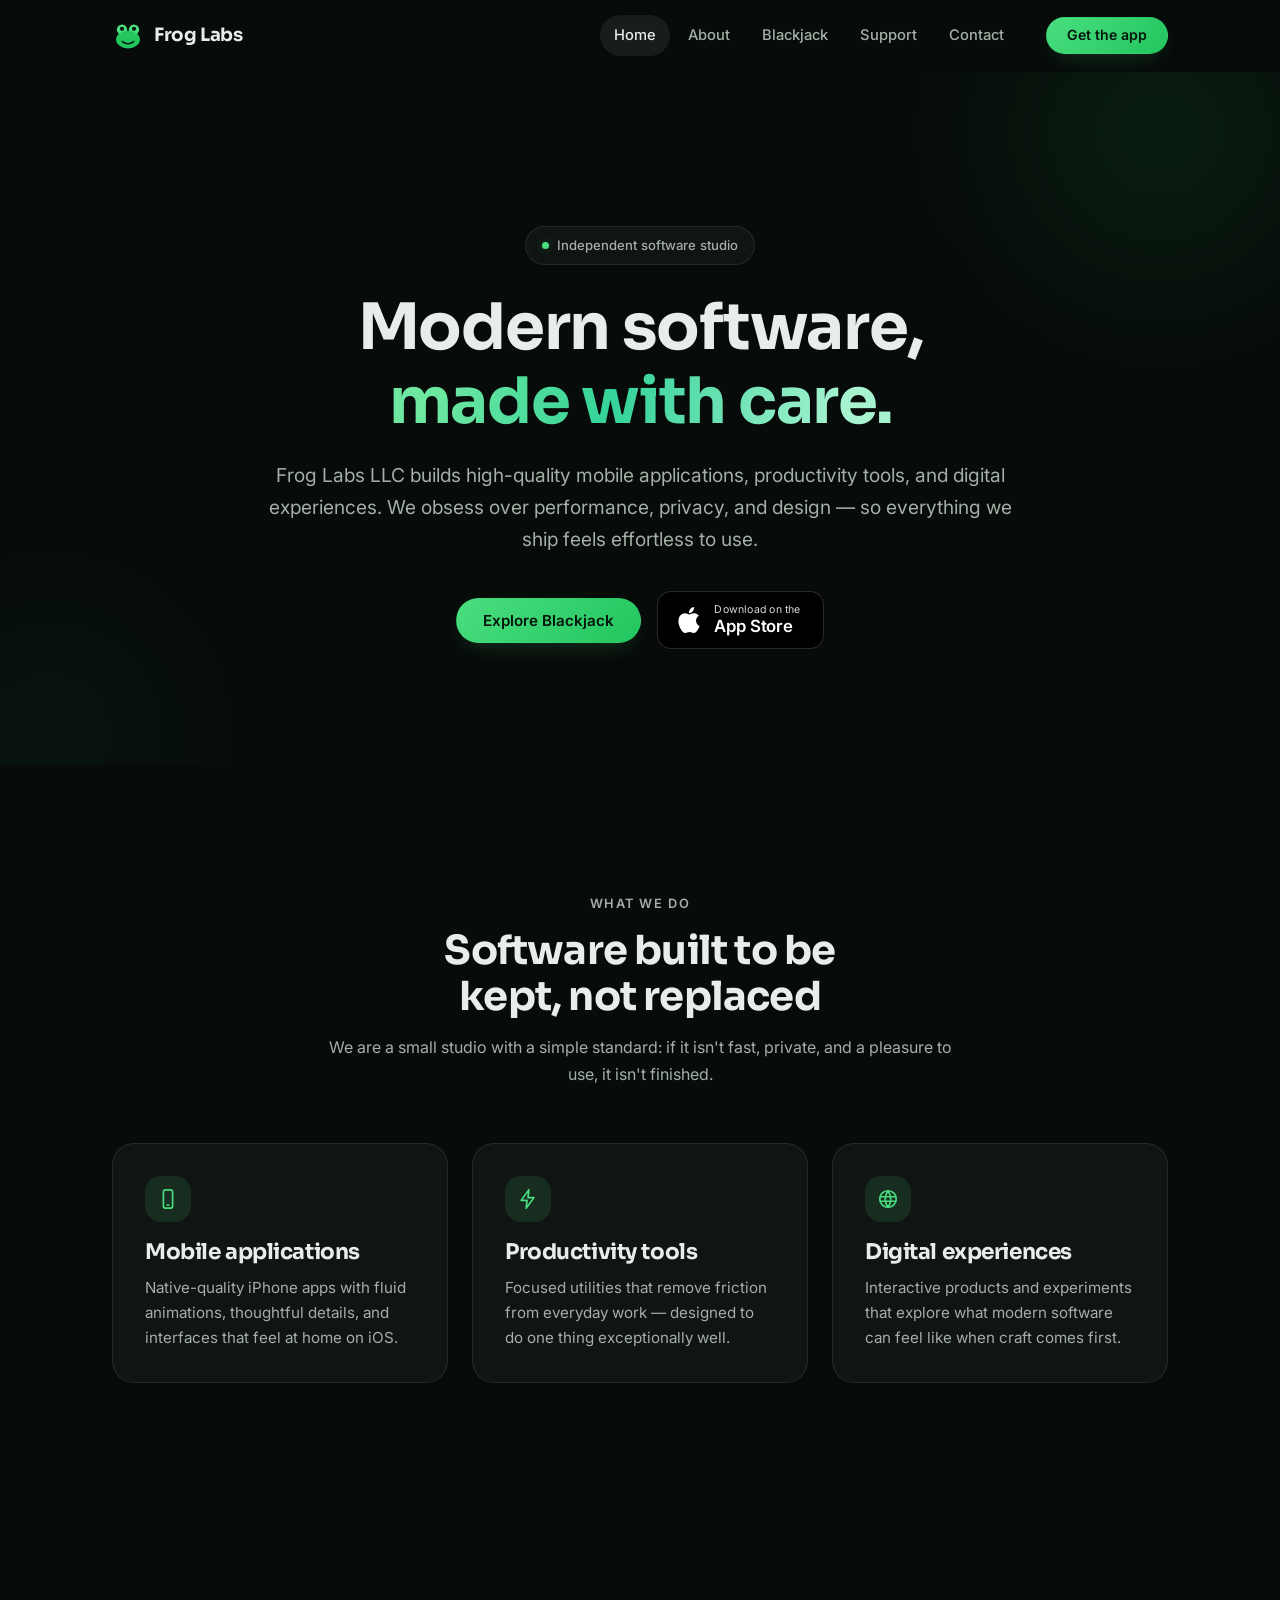
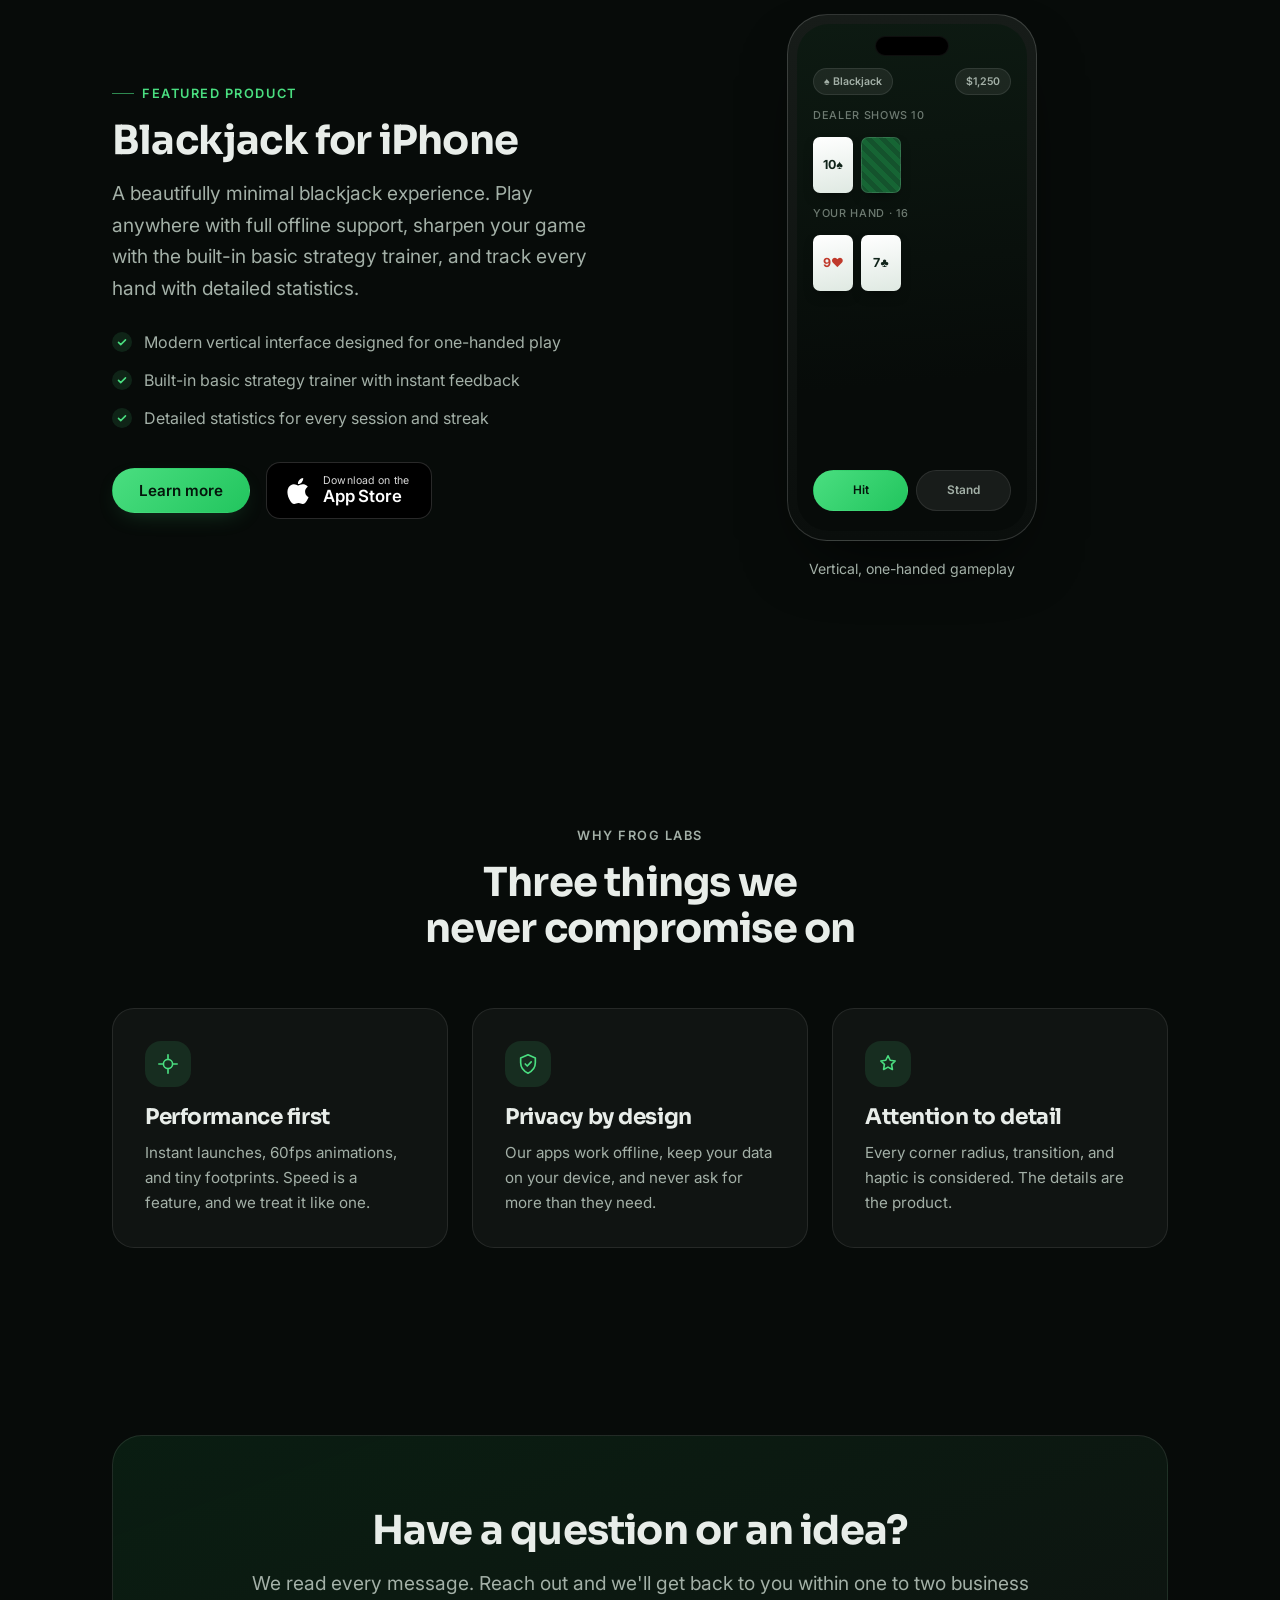
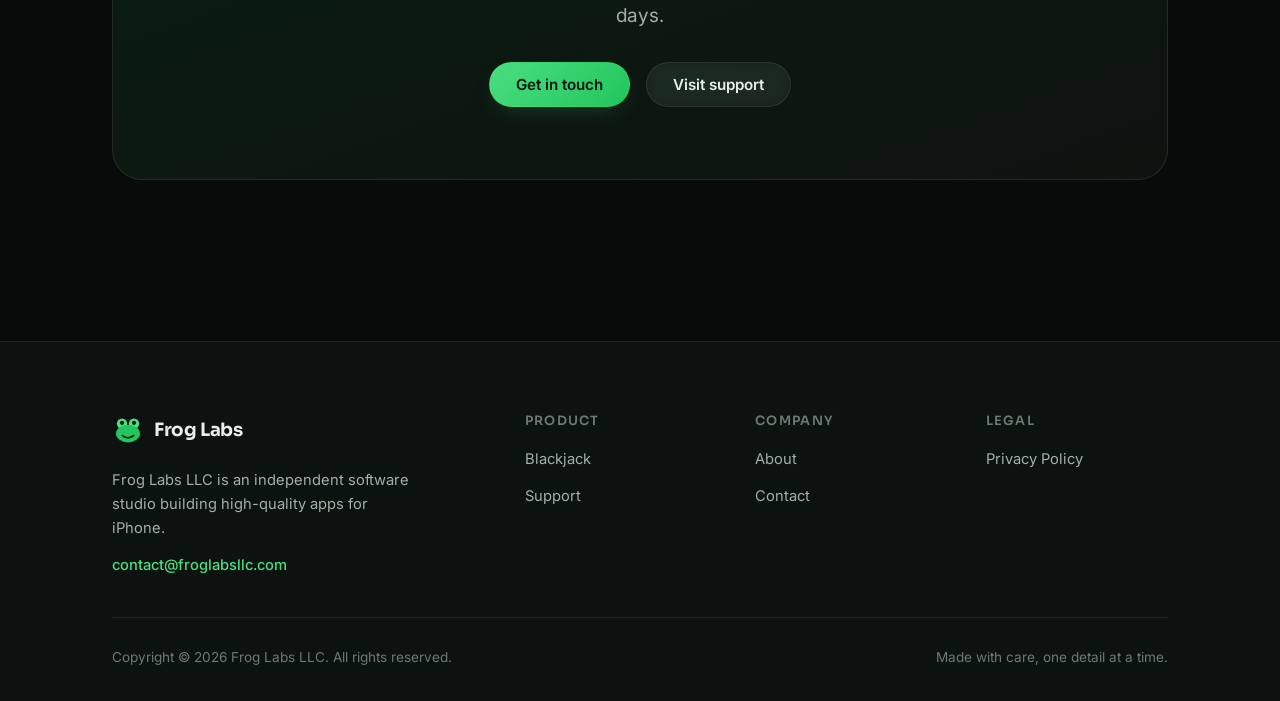
==== index.html @ 93ffed94 "Frog Labs LLC company website — initial static site Six-page static site (Home, About, Blackjack, Pr" ====
<!DOCTYPE html>
<html lang="en">
<head>
  <meta charset="UTF-8">
  <meta name="viewport" content="width=device-width, initial-scale=1">

  <!-- Primary SEO -->
  <title>Frog Labs LLC — Modern Software, Made with Care</title>
  <meta name="description" content="Frog Labs LLC is an independent software studio building high-quality mobile applications, productivity tools, and innovative digital experiences — including Blackjack for iPhone.">
  <link rel="canonical" href="https://froglabsllc.com/">
  <meta name="theme-color" content="#070b09">

  <!-- Open Graph -->
  <meta property="og:site_name" content="Frog Labs LLC">
  <meta property="og:type" content="website">
  <meta property="og:title" content="Frog Labs LLC — Modern Software, Made with Care">
  <meta property="og:description" content="An independent software studio building high-quality mobile applications, productivity tools, and innovative digital experiences.">
  <meta property="og:url" content="https://froglabsllc.com/">
  <meta property="og:image" content="https://froglabsllc.com/images/og-image.png">
  <meta name="twitter:card" content="summary_large_image">
  <meta name="twitter:title" content="Frog Labs LLC — Modern Software, Made with Care">
  <meta name="twitter:description" content="An independent software studio building high-quality mobile applications, productivity tools, and innovative digital experiences.">
  <meta name="twitter:image" content="https://froglabsllc.com/images/og-image.png">

  <!-- Icons -->
  <link rel="icon" type="image/svg+xml" href="images/favicon.svg">
  <link rel="apple-touch-icon" href="images/apple-touch-icon.png">

  <!-- Fonts (only external dependency) -->
  <link rel="preconnect" href="https://fonts.googleapis.com">
  <link rel="preconnect" href="https://fonts.gstatic.com" crossorigin>
  <link href="https://fonts.googleapis.com/css2?family=Inter:wght@400;500;600&family=Sora:wght@600;700&display=swap" rel="stylesheet">

  <link rel="stylesheet" href="css/style.css">
  <script src="js/main.js" defer></script>

  <!-- Structured data -->
  <script type="application/ld+json">
  {
    "@context": "https://schema.org",
    "@type": "Organization",
    "name": "Frog Labs LLC",
    "url": "https://froglabsllc.com/",
    "logo": "https://froglabsllc.com/images/apple-touch-icon.png",
    "email": "contact@froglabsllc.com",
    "description": "Independent software studio building high-quality mobile applications, productivity tools, and innovative digital experiences."
  }
  </script>
</head>
<body>
  <a class="skip-link" href="#main">Skip to main content</a>

  <!-- ======================== Header ======================== -->
  <header class="site-header">
    <nav class="nav container" aria-label="Primary">
      <a class="brand" href="index.html" aria-label="Frog Labs — home">
        <svg class="brand-mark" viewBox="0 0 40 40" fill="none" aria-hidden="true" focusable="false">
          <circle cx="12.5" cy="12" r="6.5" fill="#4ade80"/>
          <circle cx="27.5" cy="12" r="6.5" fill="#4ade80"/>
          <ellipse cx="20" cy="24.5" rx="15" ry="11" fill="#22c55e"/>
          <circle cx="12.5" cy="11" r="2.6" fill="#07130b"/>
          <circle cx="27.5" cy="11" r="2.6" fill="#07130b"/>
          <path d="M13 27q7 5.5 14 0" stroke="#07130b" stroke-width="2" stroke-linecap="round" fill="none"/>
        </svg>
        <span>Frog Labs</span>
      </a>

      <button class="nav-toggle" aria-expanded="false" aria-controls="nav-menu">
        <span class="sr-only">Toggle navigation menu</span>
        <span class="nav-toggle-bar" aria-hidden="true"></span>
        <span class="nav-toggle-bar" aria-hidden="true"></span>
        <span class="nav-toggle-bar" aria-hidden="true"></span>
      </button>

      <div class="nav-menu" id="nav-menu">
        <ul class="nav-links">
          <li><a href="index.html" aria-current="page">Home</a></li>
          <li><a href="about.html">About</a></li>
          <li><a href="blackjack.html">Blackjack</a></li>
          <li><a href="support.html">Support</a></li>
          <li><a href="contact.html">Contact</a></li>
        </ul>
        <a class="btn btn-primary btn-sm nav-cta" href="blackjack.html#download">Get the app</a>
      </div>
    </nav>
  </header>

  <main id="main">
    <!-- ======================== Hero ======================== -->
    <section class="hero" aria-labelledby="hero-title">
      <div class="orb orb-1" aria-hidden="true"></div>
      <div class="orb orb-2" aria-hidden="true"></div>

      <div class="container">
        <div class="hero-inner centered">
          <p class="hero-badge reveal"><span class="dot" aria-hidden="true"></span> Independent software studio</p>
          <h1 id="hero-title" class="reveal" style="--reveal-delay:.08s">Modern software,<br><span class="text-gradient">made with care.</span></h1>
          <p class="lead reveal" style="--reveal-delay:.16s">Frog Labs LLC builds high-quality mobile applications, productivity tools, and digital experiences. We obsess over performance, privacy, and design — so everything we ship feels effortless to use.</p>
          <div class="btn-row reveal" style="--reveal-delay:.24s">
            <a class="btn btn-primary" href="blackjack.html">Explore Blackjack</a>
            <!-- TODO: replace href with your real App Store URL when the app is live -->
            <a class="appstore-badge" href="blackjack.html#download" aria-label="Download Blackjack on the App Store (coming soon)">
              <svg viewBox="0 0 24 24" fill="currentColor" aria-hidden="true" focusable="false"><path d="M12.152 6.896c-.948 0-2.415-1.078-3.96-1.04-2.04.027-3.91 1.183-4.961 3.014-2.117 3.675-.546 9.103 1.519 12.09 1.013 1.454 2.208 3.09 3.792 3.039 1.52-.065 2.09-.987 3.935-.987 1.831 0 2.35.987 3.96.948 1.637-.026 2.676-1.48 3.676-2.948 1.156-1.688 1.636-3.325 1.662-3.415-.039-.013-3.182-1.221-3.22-4.857-.026-3.04 2.48-4.494 2.597-4.559-1.429-2.09-3.623-2.324-4.39-2.376-2-.156-3.675 1.09-4.61 1.09zM15.53 3.83c.843-1.012 1.4-2.427 1.245-3.83-1.207.052-2.662.805-3.532 1.818-.78.896-1.454 2.338-1.273 3.714 1.338.104 2.715-.688 3.559-1.701"/></svg>
              <span class="badge-text">
                <span class="badge-small">Download on the</span>
                <span class="badge-large">App Store</span>
              </span>
            </a>
          </div>
        </div>
      </div>
    </section>

    <!-- ======================== What we do ======================== -->
    <section class="section" aria-labelledby="whatwedo-title">
      <div class="container">
        <div class="section-header centered reveal">
          <p class="eyebrow">What we do</p>
          <h2 id="whatwedo-title">Software built to be kept, not replaced</h2>
          <p>We are a small studio with a simple standard: if it isn't fast, private, and a pleasure to use, it isn't finished.</p>
        </div>

        <div class="grid-3">
          <article class="card reveal">
            <div class="card-icon" aria-hidden="true">
              <svg viewBox="0 0 24 24" fill="none" stroke="currentColor" stroke-width="1.8" stroke-linecap="round" stroke-linejoin="round"><rect x="7" y="2" width="10" height="20" rx="2.5"/><path d="M11 18.5h2"/></svg>
            </div>
            <h3>Mobile applications</h3>
            <p>Native-quality iPhone apps with fluid animations, thoughtful details, and interfaces that feel at home on iOS.</p>
          </article>

          <article class="card reveal" style="--reveal-delay:.08s">
            <div class="card-icon" aria-hidden="true">
              <svg viewBox="0 0 24 24" fill="none" stroke="currentColor" stroke-width="1.8" stroke-linecap="round" stroke-linejoin="round"><path d="M13 2 4.5 13.5H11L10 22l8.5-11.5H12L13 2z"/></svg>
            </div>
            <h3>Productivity tools</h3>
            <p>Focused utilities that remove friction from everyday work — designed to do one thing exceptionally well.</p>
          </article>

          <article class="card reveal" style="--reveal-delay:.16s">
            <div class="card-icon" aria-hidden="true">
              <svg viewBox="0 0 24 24" fill="none" stroke="currentColor" stroke-width="1.8" stroke-linecap="round" stroke-linejoin="round"><circle cx="12" cy="12" r="9"/><path d="M3.5 9.5h17M3.5 14.5h17M12 3a15 15 0 0 1 0 18M12 3a15 15 0 0 0 0 18"/></svg>
            </div>
            <h3>Digital experiences</h3>
            <p>Interactive products and experiments that explore what modern software can feel like when craft comes first.</p>
          </article>
        </div>
      </div>
    </section>

    <!-- ======================== Featured product ======================== -->
    <section class="section" id="blackjack" aria-labelledby="featured-title">
      <div class="container">
        <div class="grid-2">
          <div class="reveal">
            <p class="eyebrow">Featured product</p>
            <h2 id="featured-title">Blackjack for iPhone</h2>
            <p class="lead" style="margin-top:14px">A beautifully minimal blackjack experience. Play anywhere with full offline support, sharpen your game with the built-in basic strategy trainer, and track every hand with detailed statistics.</p>
            <ul class="feature-list">
              <li>Modern vertical interface designed for one-handed play</li>
              <li>Built-in basic strategy trainer with instant feedback</li>
              <li>Detailed statistics for every session and streak</li>
            </ul>
            <div class="btn-row" style="margin-top:30px">
              <a class="btn btn-primary" href="blackjack.html">Learn more</a>
              <!-- TODO: replace href with your real App Store URL when the app is live -->
              <a class="appstore-badge" href="blackjack.html#download" aria-label="Download Blackjack on the App Store (coming soon)">
                <svg viewBox="0 0 24 24" fill="currentColor" aria-hidden="true" focusable="false"><path d="M12.152 6.896c-.948 0-2.415-1.078-3.96-1.04-2.04.027-3.91 1.183-4.961 3.014-2.117 3.675-.546 9.103 1.519 12.09 1.013 1.454 2.208 3.09 3.792 3.039 1.52-.065 2.09-.987 3.935-.987 1.831 0 2.35.987 3.96.948 1.637-.026 2.676-1.48 3.676-2.948 1.156-1.688 1.636-3.325 1.662-3.415-.039-.013-3.182-1.221-3.22-4.857-.026-3.04 2.48-4.494 2.597-4.559-1.429-2.09-3.623-2.324-4.39-2.376-2-.156-3.675 1.09-4.61 1.09zM15.53 3.83c.843-1.012 1.4-2.427 1.245-3.83-1.207.052-2.662.805-3.532 1.818-.78.896-1.454 2.338-1.273 3.714 1.338.104 2.715-.688 3.559-1.701"/></svg>
                <span class="badge-text">
                  <span class="badge-small">Download on the</span>
                  <span class="badge-large">App Store</span>
                </span>
              </a>
            </div>
          </div>

          <div class="phones reveal" style="--reveal-delay:.12s">
            <div class="phone" role="img" aria-label="iPhone screenshot placeholder showing Blackjack gameplay">
              <div class="phone-frame">
                <div class="phone-screen" aria-hidden="true">
                  <div class="mock-status"><span class="mock-pill">♠ Blackjack</span><span class="mock-pill">$1,250</span></div>
                  <p class="mock-label">Dealer shows 10</p>
                  <div class="mock-hand"><span class="mock-card">10♠</span><span class="mock-card down"></span></div>
                  <p class="mock-label">Your hand · 16</p>
                  <div class="mock-hand"><span class="mock-card red">9♥</span><span class="mock-card">7♣</span></div>
                  <div class="mock-actions"><span class="mock-btn primary">Hit</span><span class="mock-btn">Stand</span></div>
                </div>
              </div>
              <p class="phone-caption">Vertical, one-handed gameplay</p>
            </div>
          </div>
        </div>
      </div>
    </section>

    <!-- ======================== Why Frog Labs ======================== -->
    <section class="section" aria-labelledby="values-title">
      <div class="container">
        <div class="section-header centered reveal">
          <p class="eyebrow">Why Frog Labs</p>
          <h2 id="values-title">Three things we never compromise on</h2>
        </div>

        <div class="grid-3">
          <article class="card reveal">
            <div class="card-icon" aria-hidden="true">
              <svg viewBox="0 0 24 24" fill="none" stroke="currentColor" stroke-width="1.8" stroke-linecap="round" stroke-linejoin="round"><path d="M12 2v4M12 18v4M2 12h4M18 12h4"/><circle cx="12" cy="12" r="5"/></svg>
            </div>
            <h3>Performance first</h3>
            <p>Instant launches, 60fps animations, and tiny footprints. Speed is a feature, and we treat it like one.</p>
          </article>

          <article class="card reveal" style="--reveal-delay:.08s">
            <div class="card-icon" aria-hidden="true">
              <svg viewBox="0 0 24 24" fill="none" stroke="currentColor" stroke-width="1.8" stroke-linecap="round" stroke-linejoin="round"><path d="M12 2 4 5.5v5.2c0 5 3.4 9.2 8 11.3 4.6-2.1 8-6.3 8-11.3V5.5L12 2z"/><path d="m9 12 2.2 2.2L15.5 9.7"/></svg>
            </div>
            <h3>Privacy by design</h3>
            <p>Our apps work offline, keep your data on your device, and never ask for more than they need.</p>
          </article>

          <article class="card reveal" style="--reveal-delay:.16s">
            <div class="card-icon" aria-hidden="true">
              <svg viewBox="0 0 24 24" fill="none" stroke="currentColor" stroke-width="1.8" stroke-linecap="round" stroke-linejoin="round"><path d="m12 3 2.4 4.9 5.4.8-3.9 3.8.9 5.4L12 15.4l-4.8 2.5.9-5.4-3.9-3.8 5.4-.8L12 3z"/></svg>
            </div>
            <h3>Attention to detail</h3>
            <p>Every corner radius, transition, and haptic is considered. The details are the product.</p>
          </article>
        </div>
      </div>
    </section>

    <!-- ======================== CTA ======================== -->
    <section class="section-tight" aria-labelledby="cta-title">
      <div class="container">
        <div class="cta-band reveal">
          <h2 id="cta-title">Have a question or an idea?</h2>
          <p class="lead">We read every message. Reach out and we'll get back to you within one to two business days.</p>
          <div class="btn-row">
            <a class="btn btn-primary" href="contact.html">Get in touch</a>
            <a class="btn btn-ghost" href="support.html">Visit support</a>
          </div>
        </div>
      </div>
    </section>
  </main>

  <!-- ======================== Footer ======================== -->
  <footer class="site-footer">
    <div class="container">
      <div class="footer-grid">
        <div class="footer-brand">
          <a class="brand" href="index.html" aria-label="Frog Labs — home">
            <svg class="brand-mark" viewBox="0 0 40 40" fill="none" aria-hidden="true" focusable="false">
              <circle cx="12.5" cy="12" r="6.5" fill="#4ade80"/>
              <circle cx="27.5" cy="12" r="6.5" fill="#4ade80"/>
              <ellipse cx="20" cy="24.5" rx="15" ry="11" fill="#22c55e"/>
              <circle cx="12.5" cy="11" r="2.6" fill="#07130b"/>
              <circle cx="27.5" cy="11" r="2.6" fill="#07130b"/>
              <path d="M13 27q7 5.5 14 0" stroke="#07130b" stroke-width="2" stroke-linecap="round" fill="none"/>
            </svg>
            <span>Frog Labs</span>
          </a>
          <p>Frog Labs LLC is an independent software studio building high-quality apps for iPhone.</p>
          <a class="footer-email" href="mailto:contact@froglabsllc.com">contact@froglabsllc.com</a>
        </div>

        <nav class="footer-col" aria-label="Product">
          <h3>Product</h3>
          <ul>
            <li><a href="blackjack.html">Blackjack</a></li>
            <li><a href="support.html">Support</a></li>
          </ul>
        </nav>

        <nav class="footer-col" aria-label="Company">
          <h3>Company</h3>
          <ul>
            <li><a href="about.html">About</a></li>
            <li><a href="contact.html">Contact</a></li>
          </ul>
        </nav>

        <nav class="footer-col" aria-label="Legal">
          <h3>Legal</h3>
          <ul>
            <li><a href="privacy.html">Privacy Policy</a></li>
          </ul>
        </nav>
      </div>

      <div class="footer-bottom">
        <p>Copyright © <span data-year>2026</span> Frog Labs LLC. All rights reserved.</p>
        <p>Made with care, one detail at a time.</p>
      </div>
    </div>
  </footer>
</body>
</html>
---- css/style.css ----
/* ==========================================================================
   Frog Labs LLC — style.css
   Dark, minimal, premium. No frameworks, no build step.
   ========================================================================== */

/* --------------------------------------------------------------------------
   1. Design tokens
   -------------------------------------------------------------------------- */
:root {
  /* Color */
  --bg: #070b09;
  --bg-elevated: #0c120f;
  --surface: rgba(255, 255, 255, 0.04);
  --surface-strong: rgba(255, 255, 255, 0.07);
  --border: rgba(255, 255, 255, 0.09);
  --border-strong: rgba(255, 255, 255, 0.16);
  --text: #e8ede9;
  --text-muted: #a3b0a7;
  --text-faint: #6d7a71;
  --accent: #4ade80;
  --accent-strong: #22c55e;
  --accent-deep: #16a34a;
  --accent-soft: rgba(74, 222, 128, 0.12);
  --accent-glow: rgba(74, 222, 128, 0.28);
  --danger: #f87171;
  --on-accent: #04150b;

  /* Type */
  --font-body: "Inter", -apple-system, BlinkMacSystemFont, "Segoe UI", sans-serif;
  --font-display: "Sora", var(--font-body);

  /* Shape */
  --radius-sm: 10px;
  --radius-md: 16px;
  --radius-lg: 22px;
  --radius-xl: 30px;
  --radius-pill: 999px;

  /* Motion */
  --ease: cubic-bezier(0.22, 1, 0.36, 1);
  --speed: 0.25s;

  /* Layout */
  --container: 1120px;
  --header-h: 72px;

  color-scheme: dark;
}

/* --------------------------------------------------------------------------
   2. Reset & base
   -------------------------------------------------------------------------- */
*,
*::before,
*::after {
  box-sizing: border-box;
  margin: 0;
  padding: 0;
}

html {
  scroll-behavior: smooth;
  scroll-padding-top: calc(var(--header-h) + 16px);
  -webkit-text-size-adjust: 100%;
}

body {
  font-family: var(--font-body);
  font-size: 1rem;
  line-height: 1.65;
  color: var(--text);
  background-color: var(--bg);
  min-height: 100vh;
  overflow-x: hidden;
  -webkit-font-smoothing: antialiased;
  animation: page-in 0.5s var(--ease) both;
}

/* Fade the page out briefly when navigating between internal pages (JS) */
body.page-leaving {
  opacity: 0;
  transition: opacity 0.18s ease;
}

@keyframes page-in {
  from { opacity: 0; }
  to   { opacity: 1; }
}

img,
svg {
  display: block;
  max-width: 100%;
}

a {
  color: var(--accent);
  text-decoration: none;
  transition: color var(--speed) ease;
}

a:hover {
  color: #86efac;
}

ul[role="list"],
ol[role="list"] {
  list-style: none;
}

::selection {
  background: var(--accent-strong);
  color: var(--on-accent);
}

:focus-visible {
  outline: 2px solid var(--accent);
  outline-offset: 3px;
  border-radius: 4px;
}

/* --------------------------------------------------------------------------
   3. Typography
   -------------------------------------------------------------------------- */
h1, h2, h3, h4 {
  font-family: var(--font-display);
  font-weight: 700;
  line-height: 1.15;
  letter-spacing: -0.02em;
  color: var(--text);
  text-wrap: balance;
}

h1 { font-size: clamp(2.4rem, 6vw, 4rem); }
h2 { font-size: clamp(1.7rem, 3.6vw, 2.5rem); }
h3 { font-size: clamp(1.15rem, 2vw, 1.35rem); }

p {
  max-width: 65ch;
}

.text-gradient {
  background: linear-gradient(100deg, #6ee7a0 10%, #34d399 45%, #a7f3d0 90%);
  -webkit-background-clip: text;
  background-clip: text;
  -webkit-text-fill-color: transparent;
  color: transparent;
}

.lead {
  font-size: clamp(1.05rem, 1.6vw, 1.2rem);
  color: var(--text-muted);
}

.eyebrow {
  display: inline-flex;
  align-items: center;
  gap: 8px;
  font-size: 0.8rem;
  font-weight: 600;
  letter-spacing: 0.12em;
  text-transform: uppercase;
  color: var(--accent);
  margin-bottom: 14px;
}

.eyebrow::before {
  content: "";
  width: 22px;
  height: 1px;
  background: var(--accent);
  opacity: 0.6;
}

/* --------------------------------------------------------------------------
   4. Layout utilities
   -------------------------------------------------------------------------- */
.container {
  width: 100%;
  max-width: var(--container);
  margin-inline: auto;
  padding-inline: clamp(20px, 4vw, 32px);
}

.section {
  padding-block: clamp(64px, 9vw, 116px);
  position: relative;
}

.section-tight {
  padding-block: clamp(44px, 6vw, 72px);
}

.section-header {
  max-width: 640px;
  margin-bottom: clamp(36px, 5vw, 56px);
}

.section-header.centered {
  margin-inline: auto;
  text-align: center;
}

.section-header.centered .eyebrow::before {
  display: none;
}

.section-header p {
  margin-top: 14px;
  color: var(--text-muted);
}

.grid-2 {
  display: grid;
  grid-template-columns: repeat(2, 1fr);
  gap: clamp(20px, 3vw, 32px);
  align-items: center;
}

.grid-3 {
  display: grid;
  grid-template-columns: repeat(3, 1fr);
  gap: clamp(16px, 2.5vw, 24px);
}

.sr-only {
  position: absolute;
  width: 1px;
  height: 1px;
  padding: 0;
  margin: -1px;
  overflow: hidden;
  clip: rect(0 0 0 0);
  white-space: nowrap;
  border: 0;
}

.skip-link {
  position: absolute;
  top: -48px;
  left: 16px;
  z-index: 200;
  padding: 10px 18px;
  background: var(--accent);
  color: var(--on-accent);
  font-weight: 600;
  border-radius: 0 0 var(--radius-sm) var(--radius-sm);
  transition: top var(--speed) ease;
}

.skip-link:focus {
  top: 0;
  color: var(--on-accent);
}

/* --------------------------------------------------------------------------
   5. Buttons
   -------------------------------------------------------------------------- */
.btn {
  display: inline-flex;
  align-items: center;
  justify-content: center;
  gap: 10px;
  padding: 14px 26px;
  font-family: var(--font-body);
  font-size: 0.95rem;
  font-weight: 600;
  line-height: 1;
  border-radius: var(--radius-pill);
  border: 1px solid transparent;
  cursor: pointer;
  white-space: nowrap;
  transition: transform var(--speed) var(--ease),
              box-shadow var(--speed) ease,
              background-color var(--speed) ease,
              border-color var(--speed) ease;
}

.btn:active {
  transform: scale(0.98);
}

.btn-primary {
  background: linear-gradient(135deg, #4ade80, #22c55e);
  color: var(--on-accent);
  box-shadow: 0 8px 24px -10px var(--accent-glow);
}

.btn-primary:hover {
  color: var(--on-accent);
  transform: translateY(-2px);
  box-shadow: 0 14px 32px -10px var(--accent-glow);
}

.btn-ghost {
  background: var(--surface);
  border-color: var(--border);
  color: var(--text);
  backdrop-filter: blur(8px);
  -webkit-backdrop-filter: blur(8px);
}

.btn-ghost:hover {
  color: var(--text);
  border-color: var(--border-strong);
  background: var(--surface-strong);
  transform: translateY(-2px);
}

.btn-sm {
  padding: 10px 20px;
  font-size: 0.88rem;
}

/* Custom "Download on the App Store" badge (placeholder link) */
.appstore-badge {
  display: inline-flex;
  align-items: center;
  gap: 12px;
  padding: 12px 22px 12px 18px;
  background: #000;
  border: 1px solid var(--border-strong);
  border-radius: 14px;
  color: #fff;
  line-height: 1.15;
  transition: transform var(--speed) var(--ease),
              border-color var(--speed) ease,
              box-shadow var(--speed) ease;
}

.appstore-badge:hover {
  color: #fff;
  transform: translateY(-2px);
  border-color: rgba(255, 255, 255, 0.35);
  box-shadow: 0 12px 30px -12px rgba(0, 0, 0, 0.8);
}

.appstore-badge svg {
  width: 26px;
  height: 26px;
  flex-shrink: 0;
}

.appstore-badge .badge-text {
  display: flex;
  flex-direction: column;
  text-align: left;
}

.appstore-badge .badge-small {
  font-size: 0.66rem;
  letter-spacing: 0.02em;
  opacity: 0.85;
}

.appstore-badge .badge-large {
  font-size: 1.05rem;
  font-weight: 600;
  letter-spacing: -0.01em;
}

.btn-row {
  display: flex;
  flex-wrap: wrap;
  align-items: center;
  gap: 16px;
}

/* --------------------------------------------------------------------------
   6. Header & navigation
   -------------------------------------------------------------------------- */
.site-header {
  position: sticky;
  top: 0;
  z-index: 100;
  height: var(--header-h);
  display: flex;
  align-items: center;
  border-bottom: 1px solid transparent;
  transition: background-color var(--speed) ease, border-color var(--speed) ease;
}

/* Glass state once the page is scrolled (JS toggles .is-scrolled) */
.site-header.is-scrolled,
.site-header.nav-open {
  background: rgba(7, 11, 9, 0.72);
  backdrop-filter: blur(16px) saturate(140%);
  -webkit-backdrop-filter: blur(16px) saturate(140%);
  border-bottom-color: var(--border);
}

.nav {
  display: flex;
  align-items: center;
  justify-content: space-between;
  gap: 24px;
  width: 100%;
}

.brand {
  display: inline-flex;
  align-items: center;
  gap: 10px;
  font-family: var(--font-display);
  font-size: 1.15rem;
  font-weight: 700;
  letter-spacing: -0.02em;
  color: var(--text);
}

.brand:hover {
  color: var(--text);
}

.brand-mark {
  width: 32px;
  height: 32px;
}

.nav-menu {
  display: flex;
  align-items: center;
  gap: 28px;
}

.nav-links {
  display: flex;
  align-items: center;
  gap: 4px;
  list-style: none;
}

.nav-links a {
  display: inline-block;
  padding: 8px 14px;
  font-size: 0.92rem;
  font-weight: 500;
  color: var(--text-muted);
  border-radius: var(--radius-pill);
  transition: color var(--speed) ease, background-color var(--speed) ease;
}

.nav-links a:hover {
  color: var(--text);
  background: var(--surface);
}

.nav-links a[aria-current="page"] {
  color: var(--text);
  background: var(--surface-strong);
}

/* Hamburger */
.nav-toggle {
  display: none;
  flex-direction: column;
  justify-content: center;
  gap: 5px;
  width: 44px;
  height: 44px;
  padding: 10px;
  background: var(--surface);
  border: 1px solid var(--border);
  border-radius: var(--radius-sm);
  cursor: pointer;
}

.nav-toggle-bar {
  display: block;
  width: 100%;
  height: 2px;
  border-radius: 2px;
  background: var(--text);
  transition: transform var(--speed) var(--ease), opacity var(--speed) ease;
}

.nav-toggle[aria-expanded="true"] .nav-toggle-bar:nth-child(2) {
  transform: translateY(7px) rotate(45deg);
}

.nav-toggle[aria-expanded="true"] .nav-toggle-bar:nth-child(3) {
  opacity: 0;
}

.nav-toggle[aria-expanded="true"] .nav-toggle-bar:nth-child(4) {
  transform: translateY(-7px) rotate(-45deg);
}

/* --------------------------------------------------------------------------
   7. Hero
   -------------------------------------------------------------------------- */
.hero {
  position: relative;
  padding-block: clamp(84px, 12vw, 160px) clamp(64px, 9vw, 120px);
  overflow: hidden;
}

.hero-inner {
  position: relative;
  z-index: 1;
  max-width: 760px;
}

.hero-inner.centered {
  margin-inline: auto;
  text-align: center;
}

.hero-inner.centered .btn-row {
  justify-content: center;
}

.hero-badge {
  display: inline-flex;
  align-items: center;
  gap: 8px;
  padding: 8px 16px;
  font-size: 0.82rem;
  font-weight: 500;
  color: var(--text-muted);
  background: var(--surface);
  border: 1px solid var(--border);
  border-radius: var(--radius-pill);
  backdrop-filter: blur(8px);
  -webkit-backdrop-filter: blur(8px);
  margin-bottom: 26px;
}

.hero-badge .dot {
  width: 7px;
  height: 7px;
  border-radius: 50%;
  background: var(--accent);
  box-shadow: 0 0 10px var(--accent-glow);
}

.hero p.lead {
  margin-top: 22px;
}

.hero .btn-row {
  margin-top: 36px;
}

/* Ambient glow orbs */
.orb {
  position: absolute;
  border-radius: 50%;
  filter: blur(90px);
  pointer-events: none;
  z-index: 0;
}

.orb-1 {
  width: 480px;
  height: 480px;
  top: -180px;
  right: -120px;
  background: radial-gradient(circle, rgba(34, 197, 94, 0.16), transparent 65%);
  animation: orb-drift 14s ease-in-out infinite alternate;
}

.orb-2 {
  width: 380px;
  height: 380px;
  bottom: -160px;
  left: -140px;
  background: radial-gradient(circle, rgba(52, 211, 153, 0.10), transparent 65%);
  animation: orb-drift 18s ease-in-out infinite alternate-reverse;
}

@keyframes orb-drift {
  from { transform: translate(0, 0) scale(1); }
  to   { transform: translate(-40px, 30px) scale(1.08); }
}

/* --------------------------------------------------------------------------
   8. Cards & feature grids
   -------------------------------------------------------------------------- */
.card {
  background: var(--surface);
  border: 1px solid var(--border);
  border-radius: var(--radius-lg);
  padding: clamp(24px, 3vw, 32px);
  backdrop-filter: blur(12px);
  -webkit-backdrop-filter: blur(12px);
  transition: transform var(--speed) var(--ease),
              border-color var(--speed) ease,
              background-color var(--speed) ease;
}

.card:hover {
  transform: translateY(-4px);
  border-color: var(--border-strong);
  background: var(--surface-strong);
}

.card h3 {
  margin-bottom: 10px;
}

.card p {
  color: var(--text-muted);
  font-size: 0.95rem;
}

.card-icon {
  display: inline-flex;
  align-items: center;
  justify-content: center;
  width: 46px;
  height: 46px;
  margin-bottom: 18px;
  border-radius: var(--radius-md);
  background: var(--accent-soft);
  color: var(--accent);
  font-size: 1.25rem;
}

.card-icon svg {
  width: 22px;
  height: 22px;
}

/* Highlight band (call-to-action strip) */
.cta-band {
  position: relative;
  overflow: hidden;
  text-align: center;
  padding: clamp(44px, 6vw, 72px) clamp(24px, 5vw, 64px);
  background: linear-gradient(160deg, rgba(34, 197, 94, 0.10), rgba(255, 255, 255, 0.03));
  border: 1px solid var(--border);
  border-radius: var(--radius-xl);
}

.cta-band h2 {
  margin-bottom: 14px;
}

.cta-band p {
  margin-inline: auto;
  color: var(--text-muted);
}

.cta-band .btn-row {
  justify-content: center;
  margin-top: 30px;
}

/* --------------------------------------------------------------------------
   9. Product / featured app
   -------------------------------------------------------------------------- */
.app-icon {
  width: clamp(96px, 14vw, 148px);
  height: auto;
  border-radius: 24%;
  box-shadow: 0 24px 60px -24px rgba(0, 0, 0, 0.9),
              0 0 0 1px var(--border);
  transition: transform var(--speed) var(--ease);
}

.app-icon:hover {
  transform: translateY(-4px) scale(1.02);
}

.feature-list {
  list-style: none;
  display: grid;
  gap: 12px;
  margin-top: 24px;
}

.feature-list li {
  display: flex;
  align-items: flex-start;
  gap: 12px;
  color: var(--text-muted);
}

.feature-list li::before {
  content: "";
  flex-shrink: 0;
  width: 20px;
  height: 20px;
  margin-top: 3px;
  border-radius: 50%;
  background: var(--accent-soft) url('data:image/svg+xml;utf8,<svg xmlns="http://www.w3.org/2000/svg" viewBox="0 0 20 20"><path d="M5 10.5l3.2 3.2L15 7" fill="none" stroke="%234ade80" stroke-width="2.2" stroke-linecap="round" stroke-linejoin="round"/></svg>') center / 14px no-repeat;
}

/* Blackjack hero layout */
.product-hero {
  display: grid;
  grid-template-columns: auto 1fr;
  gap: clamp(24px, 4vw, 44px);
  align-items: center;
}

/* --------------------------------------------------------------------------
   10. iPhone screenshot placeholders
   -------------------------------------------------------------------------- */
.phones {
  display: flex;
  flex-wrap: wrap;
  justify-content: center;
  gap: clamp(24px, 4vw, 48px);
}

.phone {
  width: min(250px, 78vw);
  text-align: center;
}

.phone-frame {
  aspect-ratio: 9 / 19;
  padding: 9px;
  background: linear-gradient(180deg, #171c19, #0a0e0c);
  border: 1px solid var(--border-strong);
  border-radius: 40px;
  box-shadow: 0 30px 70px -30px rgba(0, 0, 0, 0.9);
  transition: transform var(--speed) var(--ease);
}

.phone:hover .phone-frame {
  transform: translateY(-6px);
}

.phone-screen {
  position: relative;
  height: 100%;
  display: flex;
  flex-direction: column;
  gap: 12px;
  padding: 44px 16px 20px;
  background: linear-gradient(175deg, #0d1a12, #070b09 70%);
  border-radius: 32px;
  overflow: hidden;
  text-align: left;
}

/* Notch / Dynamic Island */
.phone-screen::before {
  content: "";
  position: absolute;
  top: 12px;
  left: 50%;
  transform: translateX(-50%);
  width: 74px;
  height: 20px;
  border-radius: var(--radius-pill);
  background: #000;
  border: 1px solid rgba(255, 255, 255, 0.06);
}

.phone-caption {
  margin-top: 16px;
  font-size: 0.88rem;
  color: var(--text-muted);
}

/* --- Mock UI atoms (decorative only, aria-hidden) --- */
.mock-status {
  display: flex;
  justify-content: space-between;
  gap: 8px;
}

.mock-pill {
  padding: 4px 10px;
  font-size: 0.66rem;
  font-weight: 600;
  color: var(--text-muted);
  background: var(--surface-strong);
  border: 1px solid var(--border);
  border-radius: var(--radius-pill);
}

.mock-label {
  font-size: 0.68rem;
  font-weight: 500;
  letter-spacing: 0.06em;
  text-transform: uppercase;
  color: var(--text-faint);
}

.mock-hand {
  display: flex;
  gap: 8px;
}

.mock-card {
  display: grid;
  place-items: center;
  width: 40px;
  height: 56px;
  font-size: 0.78rem;
  font-weight: 700;
  color: #10241a;
  background: linear-gradient(170deg, #ffffff, #dfe9e2);
  border-radius: 7px;
  box-shadow: 0 6px 14px -6px rgba(0, 0, 0, 0.7);
}

.mock-card.red {
  color: #c0392b;
}

.mock-card.down {
  background: repeating-linear-gradient(45deg, #14532d, #14532d 5px, #166534 5px, #166534 10px);
  border: 1px solid rgba(255, 255, 255, 0.12);
}

.mock-actions {
  display: flex;
  gap: 8px;
  margin-top: auto;
}

.mock-btn {
  flex: 1;
  padding: 10px 0;
  text-align: center;
  font-size: 0.74rem;
  font-weight: 600;
  color: var(--text-muted);
  background: var(--surface-strong);
  border: 1px solid var(--border);
  border-radius: var(--radius-pill);
}

.mock-btn.primary {
  color: var(--on-accent);
  background: linear-gradient(135deg, #4ade80, #22c55e);
  border-color: transparent;
}

.mock-title {
  font-family: var(--font-display);
  font-size: 0.95rem;
  font-weight: 700;
}

.mock-big {
  font-family: var(--font-display);
  font-size: 2rem;
  font-weight: 700;
  color: var(--accent);
  line-height: 1.1;
}

.mock-big span {
  display: block;
  font-family: var(--font-body);
  font-size: 0.7rem;
  font-weight: 500;
  color: var(--text-faint);
  letter-spacing: 0.05em;
  text-transform: uppercase;
  margin-top: 4px;
}

.mock-stat {
  display: grid;
  gap: 6px;
}

.mock-stat-row {
  display: flex;
  justify-content: space-between;
  font-size: 0.7rem;
  color: var(--text-muted);
}

.mock-bar {
  height: 6px;
  border-radius: var(--radius-pill);
  background: var(--surface-strong);
  overflow: hidden;
}

.mock-bar span {
  display: block;
  height: 100%;
  border-radius: inherit;
  background: linear-gradient(90deg, #22c55e, #4ade80);
}

.mock-question {
  padding: 14px;
  font-size: 0.8rem;
  font-weight: 600;
  text-align: center;
  background: var(--surface);
  border: 1px solid var(--border);
  border-radius: var(--radius-md);
}

.mock-choices {
  display: grid;
  grid-template-columns: 1fr 1fr;
  gap: 8px;
}

.mock-toast {
  margin-top: auto;
  padding: 10px 12px;
  font-size: 0.68rem;
  font-weight: 600;
  color: var(--accent);
  background: var(--accent-soft);
  border: 1px solid rgba(74, 222, 128, 0.3);
  border-radius: var(--radius-md);
}

/* --------------------------------------------------------------------------
   11. FAQ (native <details>)
   -------------------------------------------------------------------------- */
.faq {
  display: grid;
  gap: 12px;
  max-width: 760px;
  margin-inline: auto;
}

.faq-item {
  background: var(--surface);
  border: 1px solid var(--border);
  border-radius: var(--radius-md);
  backdrop-filter: blur(10px);
  -webkit-backdrop-filter: blur(10px);
  transition: border-color var(--speed) ease;
}

.faq-item[open] {
  border-color: var(--border-strong);
}

.faq-item summary {
  display: flex;
  align-items: center;
  justify-content: space-between;
  gap: 16px;
  padding: 18px 22px;
  font-weight: 600;
  cursor: pointer;
  list-style: none;
}

.faq-item summary::-webkit-details-marker {
  display: none;
}

.faq-item summary:hover {
  color: var(--accent);
}

.faq-icon {
  position: relative;
  flex-shrink: 0;
  width: 18px;
  height: 18px;
}

.faq-icon::before,
.faq-icon::after {
  content: "";
  position: absolute;
  inset: 0;
  margin: auto;
  background: var(--accent);
  border-radius: 2px;
  transition: transform var(--speed) var(--ease);
}

.faq-icon::before { width: 14px; height: 2px; }
.faq-icon::after  { width: 2px;  height: 14px; }

.faq-item[open] .faq-icon::after {
  transform: rotate(90deg);
}

.faq-body {
  padding: 0 22px 20px;
  color: var(--text-muted);
  font-size: 0.95rem;
}

.faq-body a {
  font-weight: 500;
}

/* --------------------------------------------------------------------------
   12. Forms
   -------------------------------------------------------------------------- */
.form-card {
  background: var(--surface);
  border: 1px solid var(--border);
  border-radius: var(--radius-lg);
  padding: clamp(24px, 4vw, 40px);
  backdrop-filter: blur(12px);
  -webkit-backdrop-filter: blur(12px);
}

.form-grid {
  display: grid;
  grid-template-columns: 1fr 1fr;
  gap: 20px;
}

.form-field {
  display: grid;
  gap: 8px;
}

.form-field.full {
  grid-column: 1 / -1;
}

.form-field label {
  font-size: 0.88rem;
  font-weight: 600;
}

.form-field input,
.form-field select,
.form-field textarea {
  width: 100%;
  padding: 13px 16px;
  font: inherit;
  font-size: 0.95rem;
  color: var(--text);
  background: rgba(0, 0, 0, 0.28);
  border: 1px solid var(--border);
  border-radius: var(--radius-sm);
  transition: border-color var(--speed) ease, box-shadow var(--speed) ease;
}

.form-field textarea {
  resize: vertical;
  min-height: 140px;
}

.form-field input:focus,
.form-field select:focus,
.form-field textarea:focus {
  outline: none;
  border-color: var(--accent);
  box-shadow: 0 0 0 3px var(--accent-soft);
}

.form-field input[aria-invalid="true"],
.form-field textarea[aria-invalid="true"] {
  border-color: var(--danger);
}

.form-error {
  font-size: 0.82rem;
  color: var(--danger);
  min-height: 1.1em;
}

.form-note {
  margin-top: 16px;
  font-size: 0.84rem;
  color: var(--text-faint);
}

.form-success {
  display: none;
  margin-top: 20px;
  padding: 16px 20px;
  color: var(--accent);
  background: var(--accent-soft);
  border: 1px solid rgba(74, 222, 128, 0.3);
  border-radius: var(--radius-md);
  font-weight: 500;
}

.form-success.visible {
  display: block;
}

/* --------------------------------------------------------------------------
   13. Long-form prose (privacy policy, legal)
   -------------------------------------------------------------------------- */
.prose {
  max-width: 760px;
}

.prose h2 {
  font-size: 1.45rem;
  margin: 44px 0 14px;
}

.prose h2:first-of-type {
  margin-top: 0;
}

.prose p,
.prose li {
  color: var(--text-muted);
  margin-bottom: 14px;
}

.prose ul {
  padding-left: 22px;
  margin-bottom: 14px;
}

.prose li {
  margin-bottom: 8px;
}

.prose strong {
  color: var(--text);
}

.updated-date {
  font-size: 0.9rem;
  color: var(--text-faint);
}

/* --------------------------------------------------------------------------
   14. Info / contact blocks
   -------------------------------------------------------------------------- */
.info-cards {
  display: grid;
  grid-template-columns: repeat(3, 1fr);
  gap: clamp(16px, 2.5vw, 24px);
}

.info-card h3 {
  font-size: 1.05rem;
}

.info-card .info-value {
  display: inline-block;
  margin-top: 6px;
  font-weight: 500;
  word-break: break-word;
}

.social-row {
  display: flex;
  gap: 12px;
  margin-top: 18px;
}

.social-link {
  display: inline-flex;
  align-items: center;
  justify-content: center;
  width: 44px;
  height: 44px;
  color: var(--text-muted);
  background: var(--surface);
  border: 1px solid var(--border);
  border-radius: var(--radius-md);
  transition: color var(--speed) ease,
              border-color var(--speed) ease,
              transform var(--speed) var(--ease);
}

.social-link:hover {
  color: var(--accent);
  border-color: var(--border-strong);
  transform: translateY(-3px);
}

.social-link svg {
  width: 19px;
  height: 19px;
  fill: currentColor;
}

/* --------------------------------------------------------------------------
   15. Footer
   -------------------------------------------------------------------------- */
.site-footer {
  border-top: 1px solid var(--border);
  background: var(--bg-elevated);
  padding: clamp(48px, 6vw, 72px) 0 32px;
  margin-top: clamp(48px, 7vw, 96px);
}

.footer-grid {
  display: grid;
  grid-template-columns: 2fr 1fr 1fr 1fr;
  gap: clamp(28px, 4vw, 48px);
  padding-bottom: 40px;
  border-bottom: 1px solid var(--border);
}

.footer-brand p {
  margin: 14px 0 10px;
  font-size: 0.92rem;
  color: var(--text-muted);
  max-width: 34ch;
}

.footer-email {
  font-size: 0.92rem;
  font-weight: 500;
}

.footer-col h3 {
  font-size: 0.8rem;
  font-weight: 600;
  letter-spacing: 0.1em;
  text-transform: uppercase;
  color: var(--text-faint);
  margin-bottom: 16px;
}

.footer-col ul {
  list-style: none;
  display: grid;
  gap: 10px;
}

.footer-col a {
  font-size: 0.92rem;
  color: var(--text-muted);
}

.footer-col a:hover {
  color: var(--text);
}

.footer-bottom {
  display: flex;
  flex-wrap: wrap;
  justify-content: space-between;
  gap: 12px;
  padding-top: 28px;
  font-size: 0.85rem;
  color: var(--text-faint);
}

/* --------------------------------------------------------------------------
   16. Scroll-reveal animation (progressively enhanced — JS adds html.js)
   -------------------------------------------------------------------------- */
html.js .reveal {
  opacity: 0;
  transform: translateY(26px);
  transition: opacity 0.7s var(--ease), transform 0.7s var(--ease);
  transition-delay: var(--reveal-delay, 0s);
}

html.js .reveal.is-visible {
  opacity: 1;
  transform: none;
}

/* --------------------------------------------------------------------------
   17. Responsive
   -------------------------------------------------------------------------- */
@media (max-width: 900px) {
  .grid-3,
  .info-cards {
    grid-template-columns: 1fr 1fr;
  }

  .footer-grid {
    grid-template-columns: 1fr 1fr;
  }
}

@media (max-width: 820px) {
  .nav-toggle {
    display: flex;
  }

  .nav-menu {
    position: absolute;
    top: var(--header-h);
    left: 0;
    right: 0;
    flex-direction: column;
    align-items: stretch;
    gap: 8px;
    padding: 16px clamp(20px, 4vw, 32px) 24px;
    background: rgba(7, 11, 9, 0.94);
    backdrop-filter: blur(20px);
    -webkit-backdrop-filter: blur(20px);
    border-bottom: 1px solid var(--border);
    display: none;
  }

  .nav-menu.open {
    display: flex;
  }

  .nav-links {
    flex-direction: column;
    align-items: stretch;
    gap: 2px;
  }

  .nav-links a {
    display: block;
    padding: 13px 16px;
    font-size: 1rem;
  }

  .nav-cta {
    margin-top: 8px;
  }
}

@media (max-width: 680px) {
  .grid-2,
  .grid-3,
  .info-cards,
  .form-grid {
    grid-template-columns: 1fr;
  }

  .product-hero {
    grid-template-columns: 1fr;
    text-align: center;
    justify-items: center;
  }

  .product-hero .btn-row {
    justify-content: center;
  }

  .footer-grid {
    grid-template-columns: 1fr;
  }

  .footer-bottom {
    flex-direction: column;
  }
}

/* --------------------------------------------------------------------------
   18. Reduced motion
   -------------------------------------------------------------------------- */
@media (prefers-reduced-motion: reduce) {
  html {
    scroll-behavior: auto;
  }

  *,
  *::before,
  *::after {
    animation-duration: 0.01ms !important;
    animation-iteration-count: 1 !important;
    transition-duration: 0.01ms !important;
  }

  html.js .reveal {
    opacity: 1;
    transform: none;
  }
}
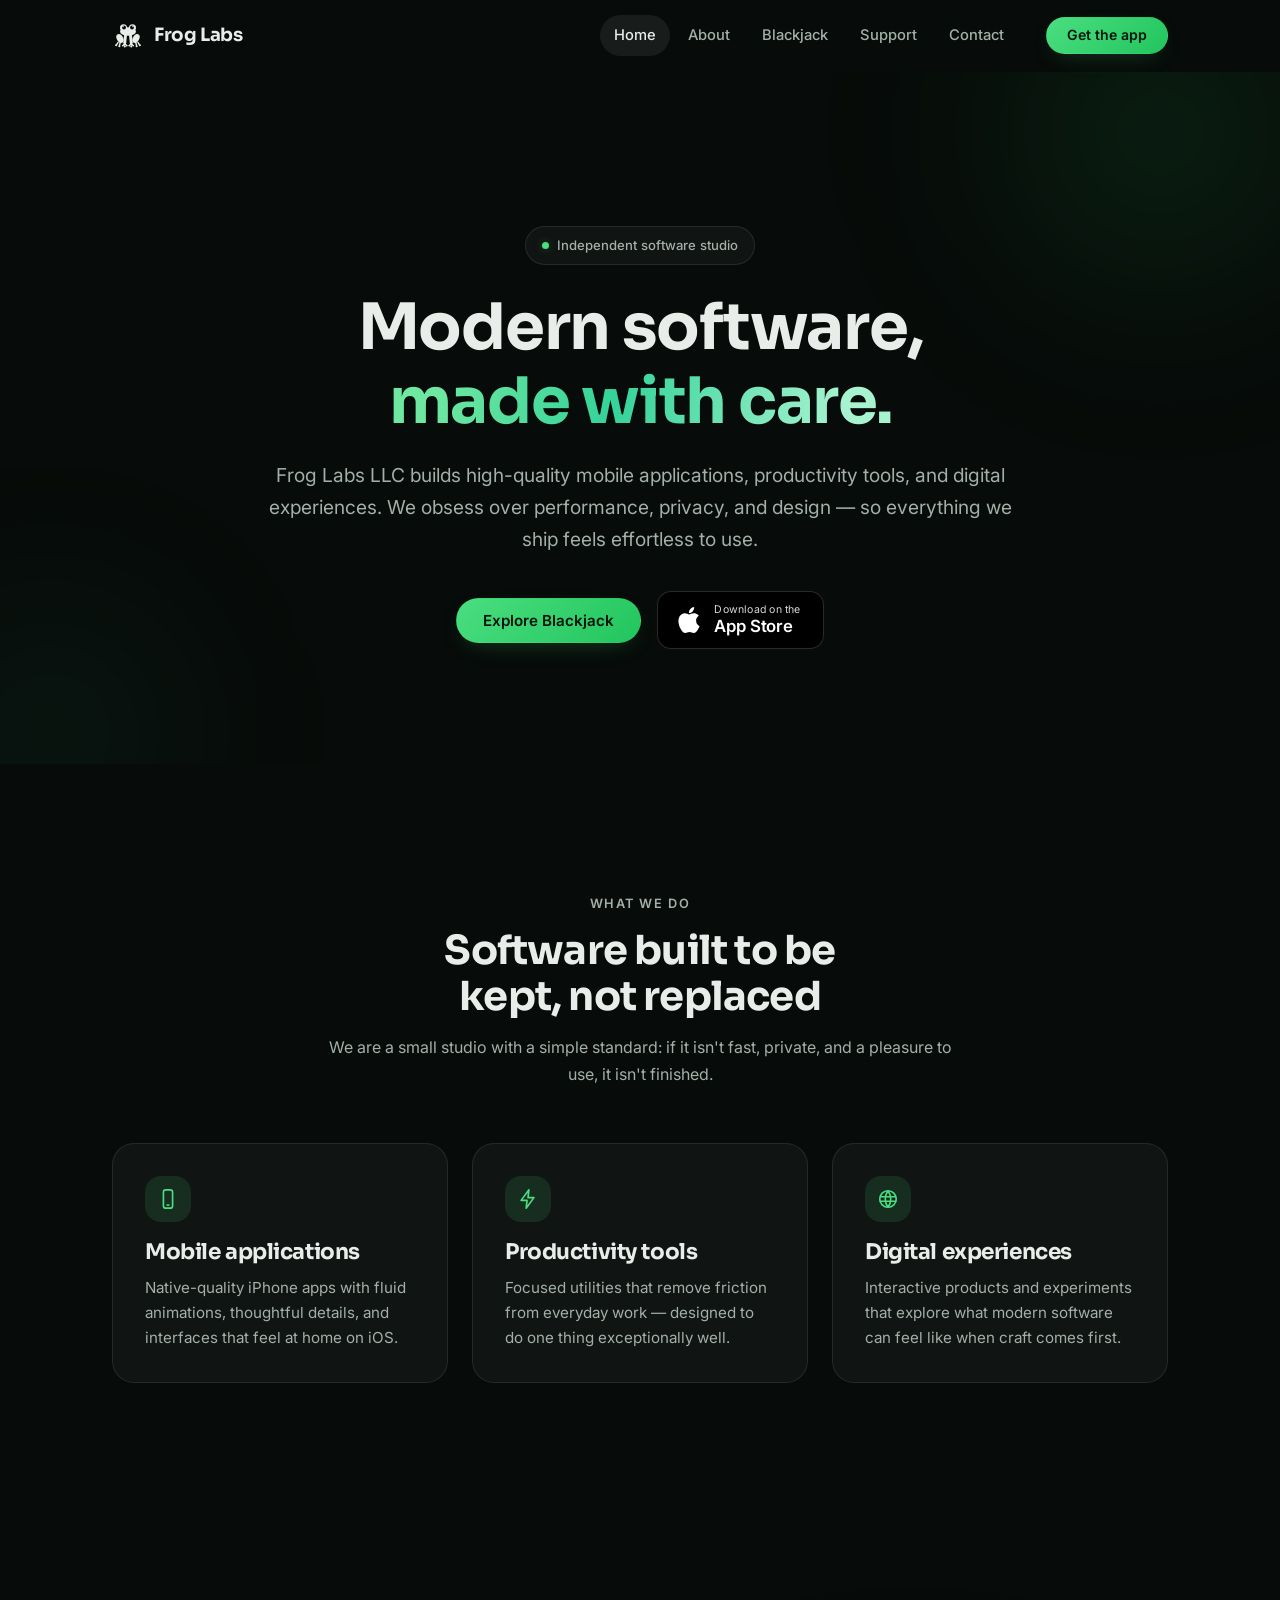
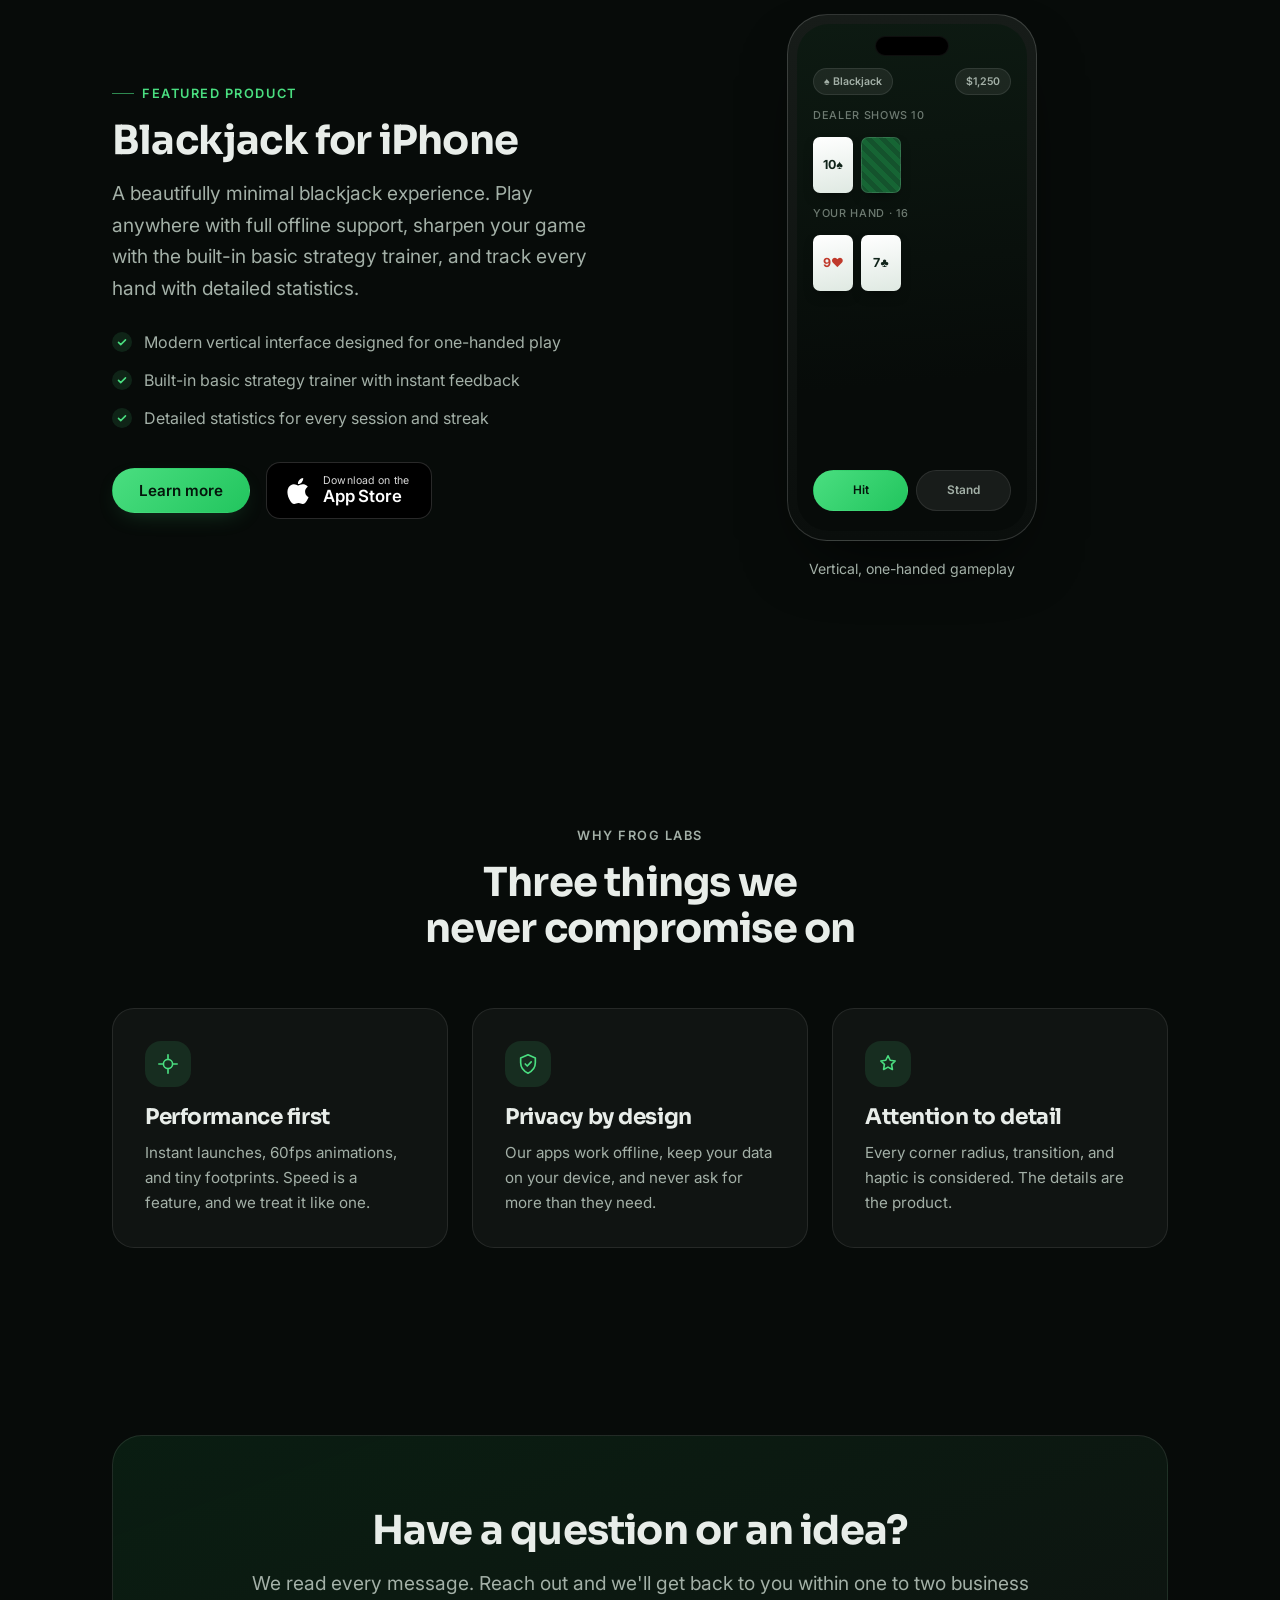
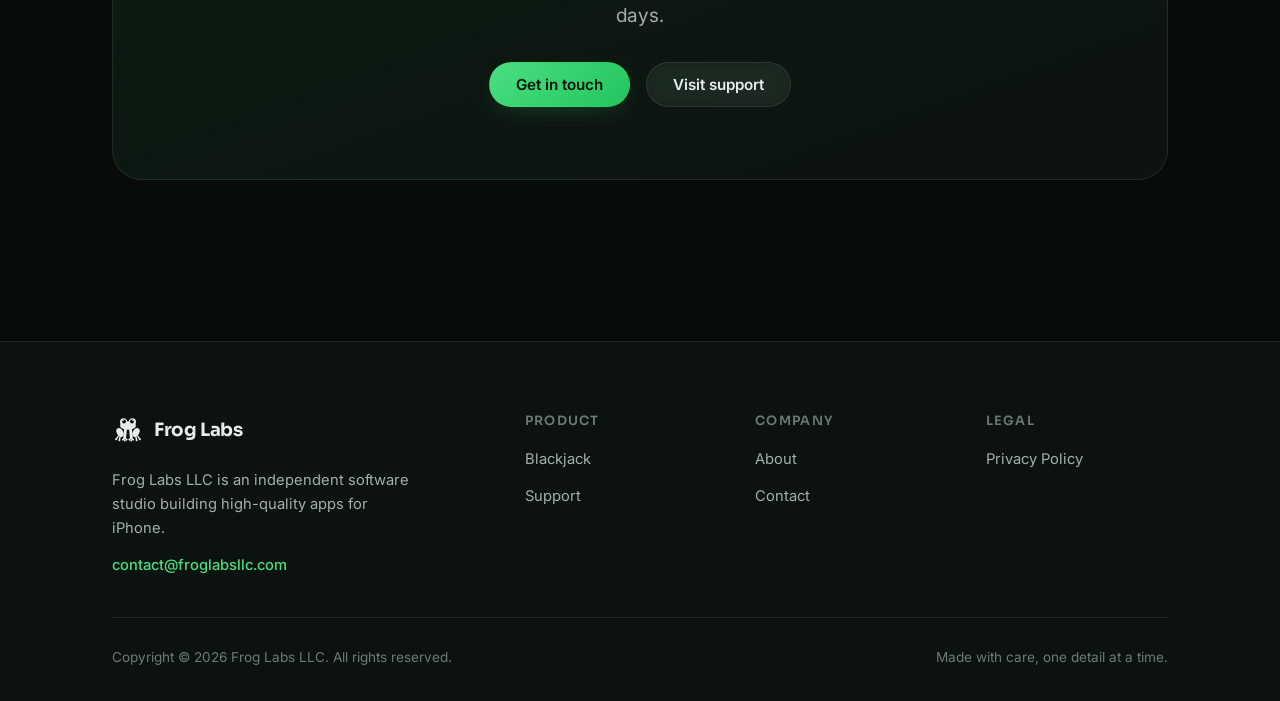
==== commit 0035f150: "Replace brand mark with full-body frog logo New monochrome full-body frog (big highlight eyes, tucke" ====
--- a/index.html
+++ b/index.html
@@ -54,13 +54,30 @@
   <header class="site-header">
     <nav class="nav container" aria-label="Primary">
       <a class="brand" href="index.html" aria-label="Frog Labs — home">
-        <svg class="brand-mark" viewBox="0 0 40 40" fill="none" aria-hidden="true" focusable="false">
-          <circle cx="12.5" cy="12" r="6.5" fill="#4ade80"/>
-          <circle cx="27.5" cy="12" r="6.5" fill="#4ade80"/>
-          <ellipse cx="20" cy="24.5" rx="15" ry="11" fill="#22c55e"/>
-          <circle cx="12.5" cy="11" r="2.6" fill="#07130b"/>
-          <circle cx="27.5" cy="11" r="2.6" fill="#07130b"/>
-          <path d="M13 27q7 5.5 14 0" stroke="#07130b" stroke-width="2" stroke-linecap="round" fill="none"/>
+        <svg class="brand-mark" viewBox="0 0 100 100" fill="none" aria-hidden="true" focusable="false">
+          <g fill="currentColor">
+            <ellipse cx="25" cy="58" rx="10" ry="15" transform="rotate(-28 25 58)"/>
+            <ellipse cx="75" cy="58" rx="10" ry="15" transform="rotate(28 75 58)"/>
+            <circle cx="13" cy="79" r="3"/><circle cx="23" cy="82" r="3"/>
+            <circle cx="87" cy="79" r="3"/><circle cx="77" cy="82" r="3"/>
+            <circle cx="40" cy="72" r="4"/><circle cx="60" cy="72" r="4"/>
+            <circle cx="34" cy="80" r="2.8"/><circle cx="40" cy="83" r="2.8"/><circle cx="46" cy="80" r="2.8"/>
+            <circle cx="66" cy="80" r="2.8"/><circle cx="60" cy="83" r="2.8"/><circle cx="54" cy="80" r="2.8"/>
+          </g>
+          <g stroke="currentColor" stroke-linecap="round">
+            <path stroke-width="4.5" d="M19 70 13 79M25 72 23 82M81 70 87 79M75 72 77 82"/>
+            <path stroke-width="9" d="M42 49 40 71M58 49 60 71"/>
+            <path stroke-width="3.6" d="M40 72 34 80M40 72 40 83M40 72 46 80M60 72 66 80M60 72 60 83M60 72 54 80"/>
+          </g>
+          <g fill="currentColor">
+            <ellipse cx="50" cy="36" rx="25" ry="13.5"/>
+            <circle cx="36" cy="24" r="11"/>
+            <circle cx="64" cy="24" r="11"/>
+          </g>
+          <circle cx="37.5" cy="23.5" r="6" fill="#070b09"/>
+          <circle cx="62.5" cy="23.5" r="6" fill="#070b09"/>
+          <circle cx="34.6" cy="20.4" r="2.1" fill="currentColor"/>
+          <circle cx="65.4" cy="20.4" r="2.1" fill="currentColor"/>
         </svg>
         <span>Frog Labs</span>
       </a>
@@ -250,13 +267,30 @@
       <div class="footer-grid">
         <div class="footer-brand">
           <a class="brand" href="index.html" aria-label="Frog Labs — home">
-            <svg class="brand-mark" viewBox="0 0 40 40" fill="none" aria-hidden="true" focusable="false">
-              <circle cx="12.5" cy="12" r="6.5" fill="#4ade80"/>
-              <circle cx="27.5" cy="12" r="6.5" fill="#4ade80"/>
-              <ellipse cx="20" cy="24.5" rx="15" ry="11" fill="#22c55e"/>
-              <circle cx="12.5" cy="11" r="2.6" fill="#07130b"/>
-              <circle cx="27.5" cy="11" r="2.6" fill="#07130b"/>
-              <path d="M13 27q7 5.5 14 0" stroke="#07130b" stroke-width="2" stroke-linecap="round" fill="none"/>
+            <svg class="brand-mark" viewBox="0 0 100 100" fill="none" aria-hidden="true" focusable="false">
+              <g fill="currentColor">
+                <ellipse cx="25" cy="58" rx="10" ry="15" transform="rotate(-28 25 58)"/>
+                <ellipse cx="75" cy="58" rx="10" ry="15" transform="rotate(28 75 58)"/>
+                <circle cx="13" cy="79" r="3"/><circle cx="23" cy="82" r="3"/>
+                <circle cx="87" cy="79" r="3"/><circle cx="77" cy="82" r="3"/>
+                <circle cx="40" cy="72" r="4"/><circle cx="60" cy="72" r="4"/>
+                <circle cx="34" cy="80" r="2.8"/><circle cx="40" cy="83" r="2.8"/><circle cx="46" cy="80" r="2.8"/>
+                <circle cx="66" cy="80" r="2.8"/><circle cx="60" cy="83" r="2.8"/><circle cx="54" cy="80" r="2.8"/>
+              </g>
+              <g stroke="currentColor" stroke-linecap="round">
+                <path stroke-width="4.5" d="M19 70 13 79M25 72 23 82M81 70 87 79M75 72 77 82"/>
+                <path stroke-width="9" d="M42 49 40 71M58 49 60 71"/>
+                <path stroke-width="3.6" d="M40 72 34 80M40 72 40 83M40 72 46 80M60 72 66 80M60 72 60 83M60 72 54 80"/>
+              </g>
+              <g fill="currentColor">
+                <ellipse cx="50" cy="36" rx="25" ry="13.5"/>
+                <circle cx="36" cy="24" r="11"/>
+                <circle cx="64" cy="24" r="11"/>
+              </g>
+              <circle cx="37.5" cy="23.5" r="6" fill="#070b09"/>
+              <circle cx="62.5" cy="23.5" r="6" fill="#070b09"/>
+              <circle cx="34.6" cy="20.4" r="2.1" fill="currentColor"/>
+              <circle cx="65.4" cy="20.4" r="2.1" fill="currentColor"/>
             </svg>
             <span>Frog Labs</span>
           </a>
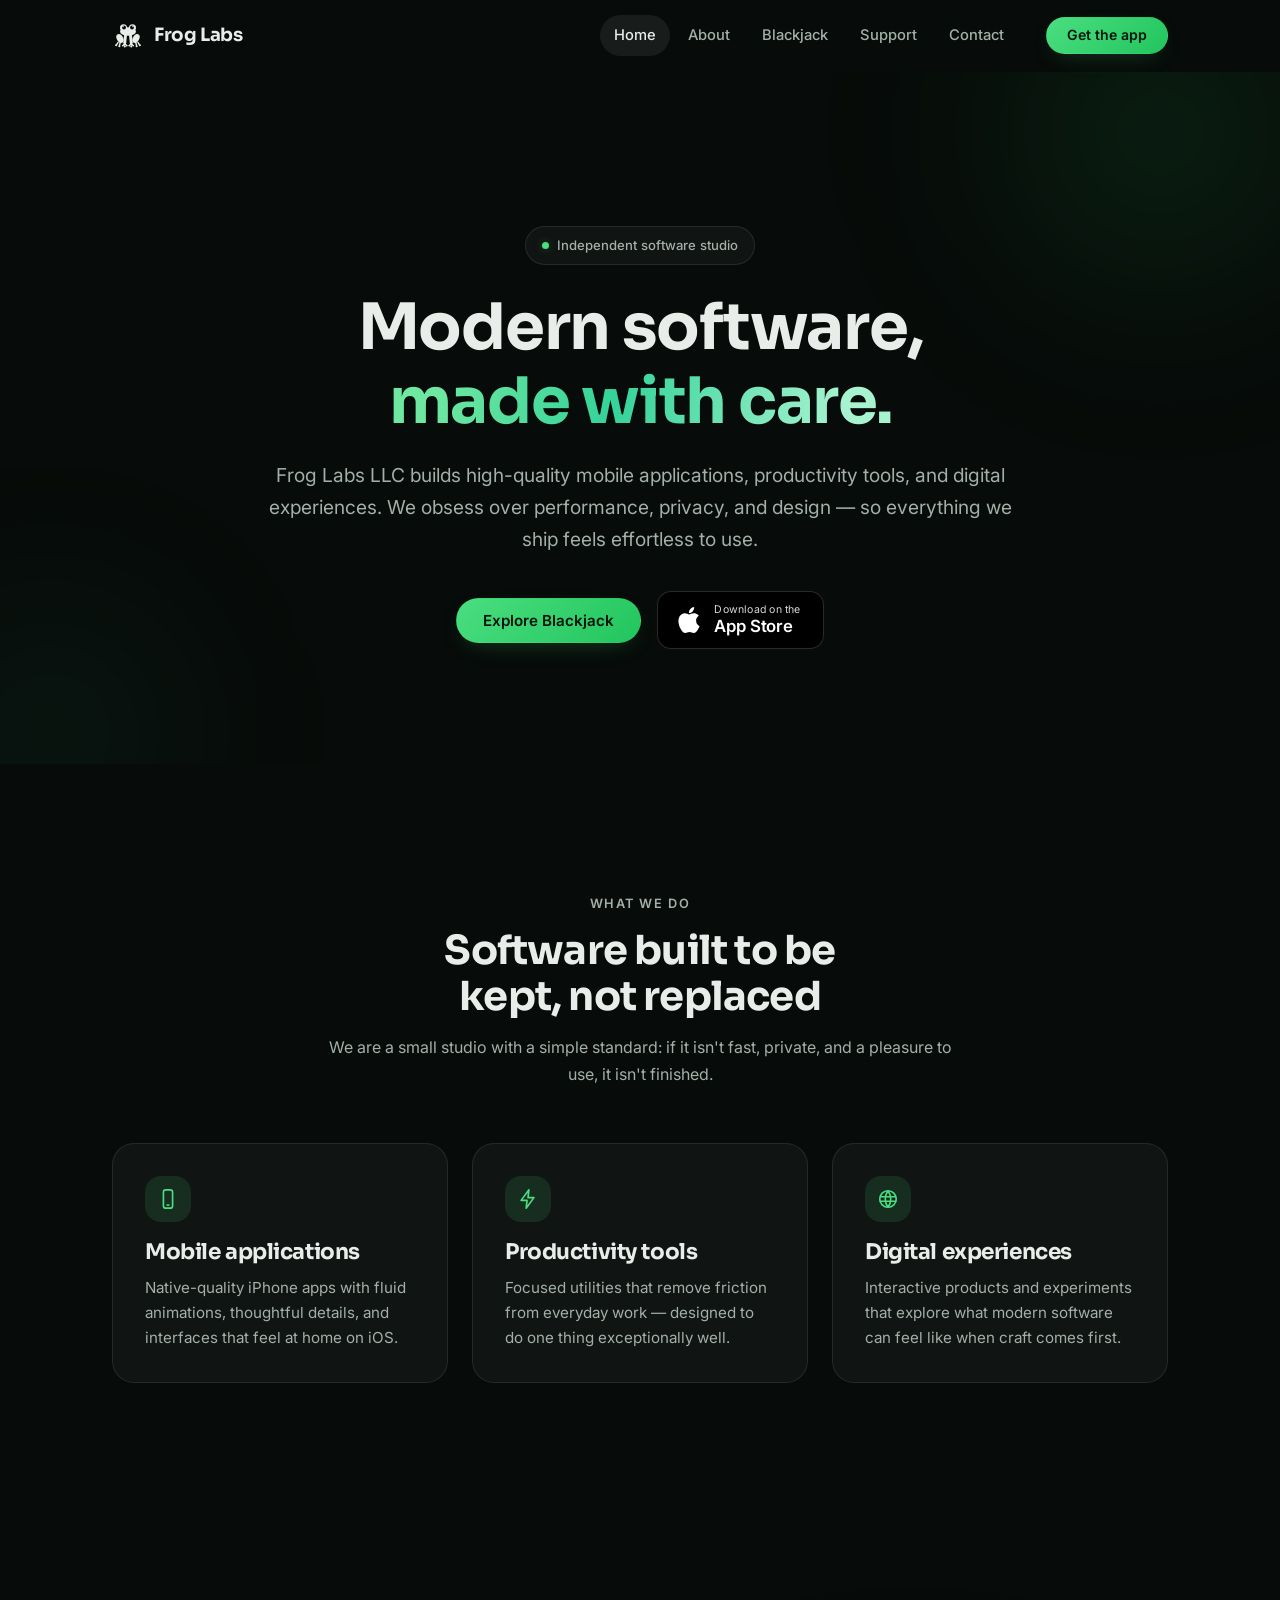
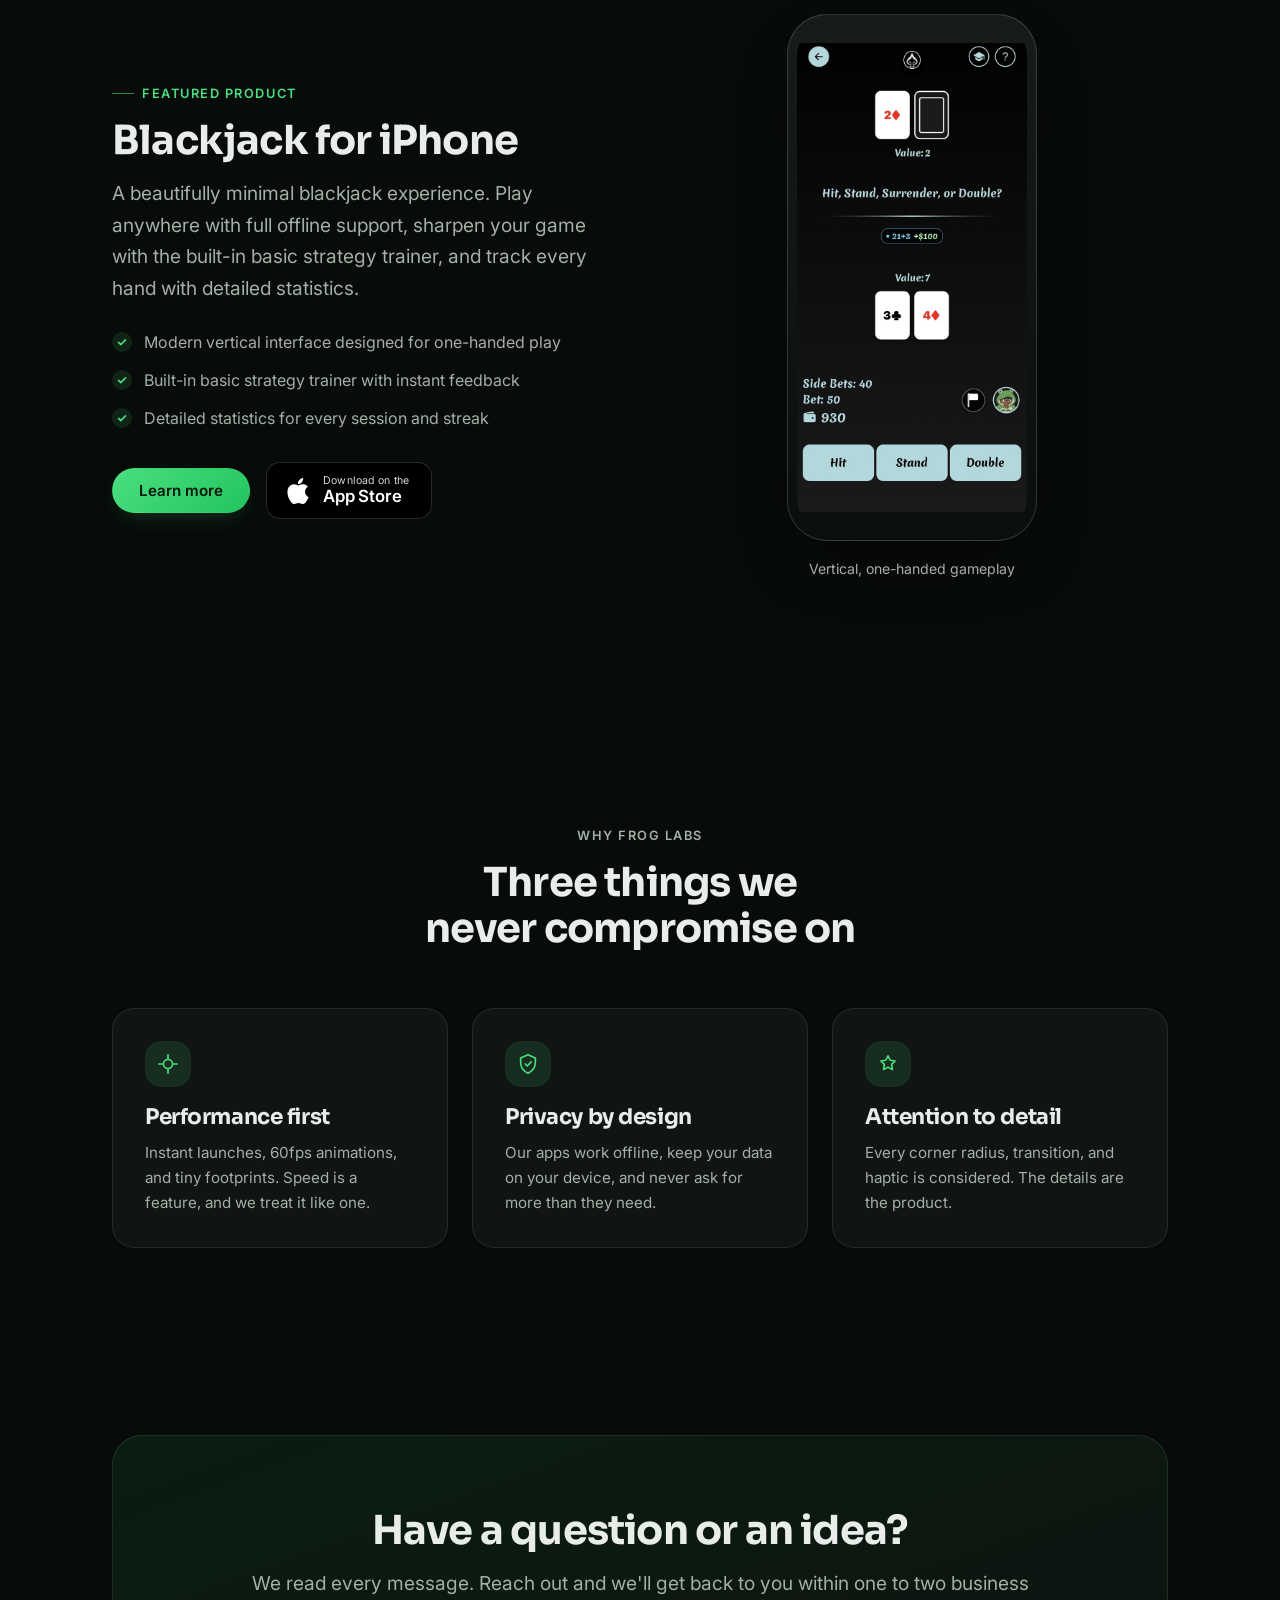
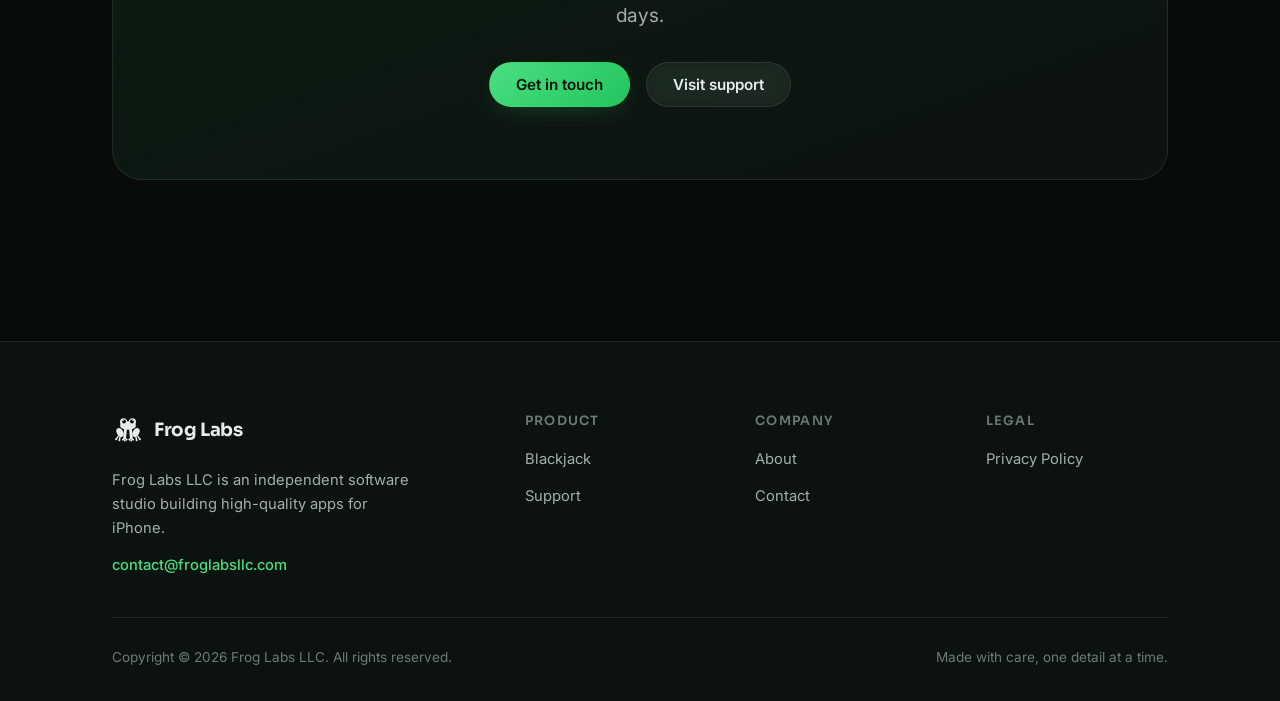
==== commit 0a40ee17: "Use real app icon and gameplay screenshot on Blackjack pages Replace the placeholder spade SVG with " ====
--- a/index.html
+++ b/index.html
@@ -192,16 +192,9 @@
           </div>
 
           <div class="phones reveal" style="--reveal-delay:.12s">
-            <div class="phone" role="img" aria-label="iPhone screenshot placeholder showing Blackjack gameplay">
+            <div class="phone">
               <div class="phone-frame">
-                <div class="phone-screen" aria-hidden="true">
-                  <div class="mock-status"><span class="mock-pill">♠ Blackjack</span><span class="mock-pill">$1,250</span></div>
-                  <p class="mock-label">Dealer shows 10</p>
-                  <div class="mock-hand"><span class="mock-card">10♠</span><span class="mock-card down"></span></div>
-                  <p class="mock-label">Your hand · 16</p>
-                  <div class="mock-hand"><span class="mock-card red">9♥</span><span class="mock-card">7♣</span></div>
-                  <div class="mock-actions"><span class="mock-btn primary">Hit</span><span class="mock-btn">Stand</span></div>
-                </div>
+                <img class="phone-shot" src="images/blackjack-gameplay.jpg" alt="Blackjack gameplay: a vertical table showing the dealer's hand, your hand, bets, and Hit, Stand, and Double buttons" width="640" height="1305" loading="lazy">
               </div>
               <p class="phone-caption">Vertical, one-handed gameplay</p>
             </div>
--- a/css/style.css
+++ b/css/style.css
@@ -737,6 +737,14 @@
   text-align: left;
 }
 
+/* Real app screenshot inside the frame */
+.phone-shot {
+  width: 100%;
+  height: 100%;
+  object-fit: contain;
+  border-radius: 32px;
+}
+
 /* Notch / Dynamic Island */
 .phone-screen::before {
   content: "";
